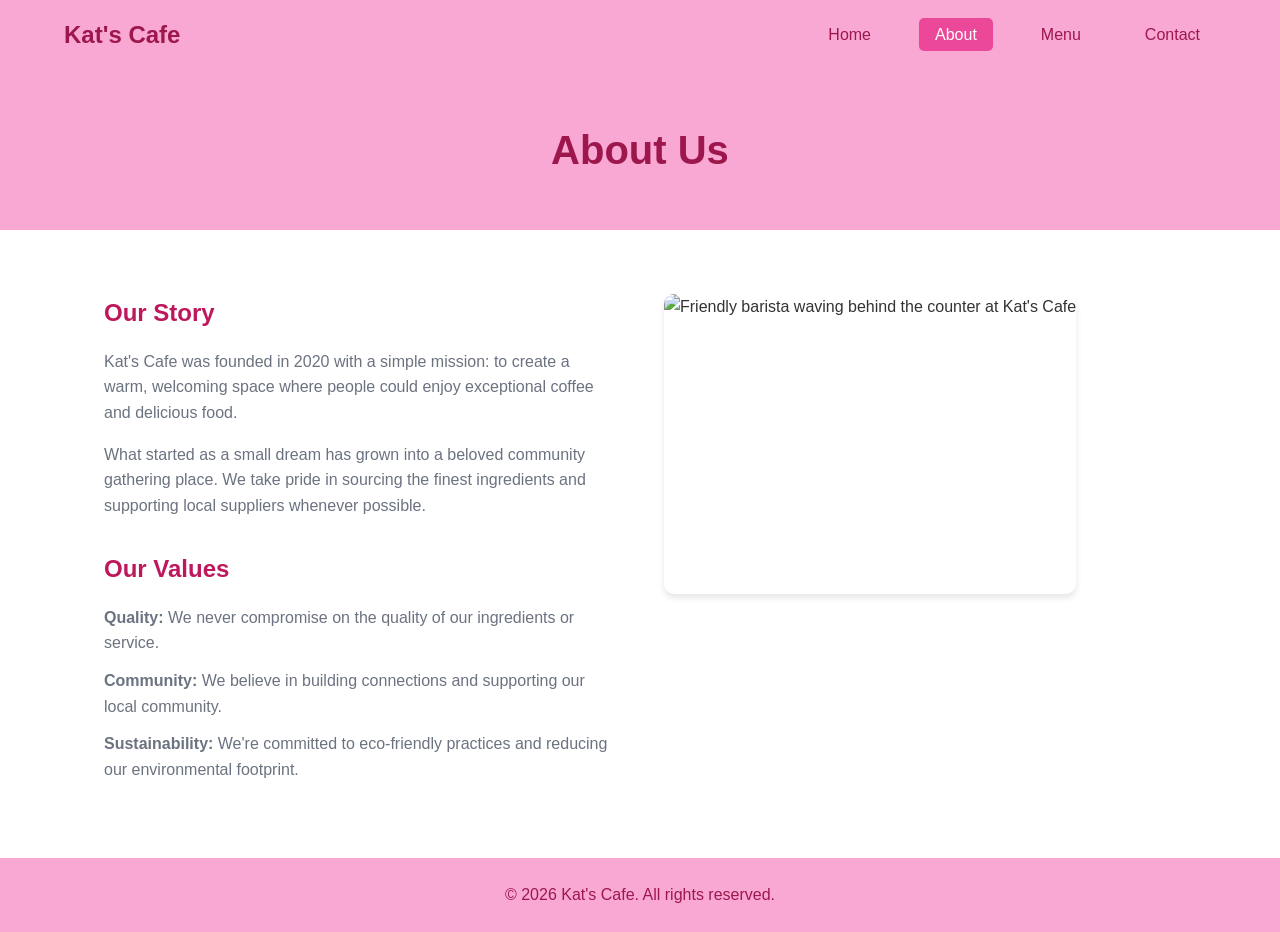
==== about.html @ fe5da7ca "Initial commit: Kat's Cafe website with AI-generated images Static HTML/CSS coffee shop website with" ====
<!DOCTYPE html>
<html lang="en">
<head>
    <meta charset="UTF-8">
    <meta name="viewport" content="width=device-width, initial-scale=1.0">
    <title>Kat's Cafe - About</title>
    <link rel="stylesheet" href="styles.css">
</head>
<body>
    <header>
        <nav class="navbar">
            <div class="logo">Kat's Cafe</div>
            <button class="nav-toggle" aria-label="Toggle navigation">
                <span class="hamburger"></span>
            </button>
            <ul class="nav-links">
                <li><a href="index.html">Home</a></li>
                <li><a href="about.html" class="active">About</a></li>
                <li><a href="menu.html">Menu</a></li>
                <li><a href="contact.html">Contact</a></li>
            </ul>
        </nav>
    </header>

    <main>
        <section class="page-header">
            <h1>About Us</h1>
        </section>

        <section class="about-content">
            <div class="about-text">
                <h2>Our Story</h2>
                <p>Kat's Cafe was founded in 2020 with a simple mission: to create a warm, welcoming space where people could enjoy exceptional coffee and delicious food.</p>
                <p>What started as a small dream has grown into a beloved community gathering place. We take pride in sourcing the finest ingredients and supporting local suppliers whenever possible.</p>

                <h2>Our Values</h2>
                <ul>
                    <li><strong>Quality:</strong> We never compromise on the quality of our ingredients or service.</li>
                    <li><strong>Community:</strong> We believe in building connections and supporting our local community.</li>
                    <li><strong>Sustainability:</strong> We're committed to eco-friendly practices and reducing our environmental footprint.</li>
                </ul>
            </div>

            <div class="about-image">
                <img src="public/images/about.jpg" alt="Friendly barista waving behind the counter at Kat's Cafe">
            </div>
        </section>
    </main>

    <footer>
        <p>&copy; 2026 Kat's Cafe. All rights reserved.</p>
    </footer>

    <script>
        document.querySelector('.nav-toggle').addEventListener('click', () => {
            document.querySelector('.nav-links').classList.toggle('active');
        });
    </script>
</body>
</html>
---- styles.css ----
/* Reset and Base Styles */
* {
    margin: 0;
    padding: 0;
    box-sizing: border-box;
}

body {
    font-family: -apple-system, BlinkMacSystemFont, 'Segoe UI', Roboto, Oxygen, Ubuntu, sans-serif;
    line-height: 1.6;
    color: #333;
    min-height: 100vh;
    display: flex;
    flex-direction: column;
}

/* Navigation */
.navbar {
    display: flex;
    justify-content: space-between;
    align-items: center;
    padding: 1rem 5%;
    background-color: #f9a8d4;
    position: sticky;
    top: 0;
    z-index: 1000;
}

.logo {
    font-size: 1.5rem;
    font-weight: bold;
    color: #9d174d;
}

.nav-links {
    display: flex;
    list-style: none;
    gap: 2rem;
}

.nav-links a {
    text-decoration: none;
    color: #9d174d;
    font-weight: 500;
    padding: 0.5rem 1rem;
    border-radius: 5px;
    transition: all 0.3s ease;
}

.nav-links a:hover,
.nav-links a.active {
    color: #ffffff;
    background-color: #ec4899;
    transform: translateY(-2px);
}

.nav-toggle {
    display: none;
    background: none;
    border: none;
    cursor: pointer;
    padding: 0.5rem;
}

.hamburger {
    display: block;
    width: 25px;
    height: 3px;
    background-color: #9d174d;
    position: relative;
    transition: background-color 0.3s;
}

.hamburger::before,
.hamburger::after {
    content: '';
    position: absolute;
    width: 25px;
    height: 3px;
    background-color: #9d174d;
    left: 0;
}

.hamburger::before {
    top: -8px;
}

.hamburger::after {
    top: 8px;
}

/* Main Content */
main {
    flex: 1;
}

/* Hero Section */
.hero {
    background: linear-gradient(rgba(0, 0, 0, 0.55), rgba(0, 0, 0, 0.55)),
                url('public/images/hero.jpg') center/cover no-repeat;
    color: #ffffff;
    text-align: center;
    padding: 8rem 5%;
    min-height: 500px;
    display: flex;
    flex-direction: column;
    align-items: center;
    justify-content: center;
}

.hero h1 {
    font-size: 3rem;
    margin-bottom: 1rem;
    text-shadow: 0 2px 4px rgba(0, 0, 0, 0.3);
}

.hero p {
    font-size: 1.25rem;
    margin-bottom: 2rem;
    max-width: 600px;
    margin-left: auto;
    margin-right: auto;
    text-shadow: 0 1px 3px rgba(0, 0, 0, 0.3);
}

/* Buttons */
.btn {
    display: inline-block;
    background-color: #ffffff;
    color: #be185d;
    padding: 0.75rem 2rem;
    text-decoration: none;
    border-radius: 5px;
    font-weight: 600;
    border: none;
    cursor: pointer;
    transition: background-color 0.3s ease;
}

.btn:hover {
    background-color: #f472b6;
}

/* Features Section */
.features {
    display: grid;
    grid-template-columns: repeat(auto-fit, minmax(280px, 1fr));
    gap: 2rem;
    padding: 4rem 5%;
    max-width: 1200px;
    margin: 0 auto;
}

.feature-card {
    background-color: #ffffff;
    padding: 2rem;
    border-radius: 10px;
    text-align: center;
    box-shadow: 0 4px 6px rgba(0, 0, 0, 0.1);
}

.feature-card h3 {
    color: #be185d;
    margin-bottom: 1rem;
}

.feature-card p {
    color: #6b7280;
}

/* Gallery Section */
.gallery {
    padding: 4rem 5%;
    max-width: 1200px;
    margin: 0 auto;
}

.gallery h2 {
    text-align: center;
    color: #be185d;
    margin-bottom: 2rem;
    font-size: 2rem;
}

.gallery-banner {
    width: 100%;
    border-radius: 10px;
    overflow: hidden;
    margin-bottom: 2rem;
    box-shadow: 0 4px 6px rgba(0, 0, 0, 0.1);
}

.gallery-banner img {
    width: 100%;
    height: 300px;
    object-fit: cover;
    display: block;
}

.gallery-grid {
    display: grid;
    grid-template-columns: repeat(auto-fit, minmax(280px, 1fr));
    gap: 1.5rem;
}

.gallery-item {
    position: relative;
    border-radius: 10px;
    overflow: hidden;
    box-shadow: 0 4px 6px rgba(0, 0, 0, 0.1);
    transition: transform 0.3s ease, box-shadow 0.3s ease;
}

.gallery-item:hover {
    transform: translateY(-5px);
    box-shadow: 0 8px 15px rgba(0, 0, 0, 0.15);
}

.gallery-item img {
    width: 100%;
    height: 250px;
    object-fit: cover;
    display: block;
}

.gallery-item p {
    position: absolute;
    bottom: 0;
    left: 0;
    right: 0;
    background: linear-gradient(transparent, rgba(157, 23, 77, 0.85));
    color: #ffffff;
    padding: 2rem 1rem 1rem;
    margin: 0;
    font-weight: 600;
    text-align: center;
}

/* About Preview Section */
.about-preview {
    background-color: #fce7f3;
    padding: 4rem 5%;
}

.about-preview-content {
    max-width: 800px;
    margin: 0 auto;
    text-align: center;
}

.about-preview-content h2 {
    color: #be185d;
    margin-bottom: 1.5rem;
    font-size: 2rem;
}

.about-preview-content p {
    color: #6b7280;
    margin-bottom: 1rem;
    line-height: 1.8;
}

.about-preview-content .btn {
    margin-top: 1.5rem;
}

/* Hours and Location Section */
.hours-location {
    display: grid;
    grid-template-columns: repeat(auto-fit, minmax(300px, 1fr));
    gap: 2rem;
    padding: 4rem 5%;
    max-width: 1200px;
    margin: 0 auto;
}

.hours-card,
.location-card {
    background-color: #ffffff;
    padding: 2rem;
    border-radius: 10px;
    box-shadow: 0 4px 6px rgba(0, 0, 0, 0.1);
}

.hours-card h2,
.location-card h2 {
    color: #be185d;
    margin-bottom: 1.5rem;
}

.hours-list {
    display: flex;
    flex-direction: column;
    gap: 1rem;
}

.hours-row {
    display: flex;
    justify-content: space-between;
    padding-bottom: 0.75rem;
    border-bottom: 1px solid #fce7f3;
}

.hours-row:last-child {
    border-bottom: none;
}

.day {
    color: #6b7280;
    font-weight: 500;
}

.time {
    color: #be185d;
    font-weight: 600;
}

.location-card p {
    color: #6b7280;
    margin-bottom: 1rem;
    line-height: 1.6;
}

.location-card .btn {
    margin-top: 0.5rem;
}

/* Page Header */
.page-header {
    background-color: #f9a8d4;
    color: #9d174d;
    text-align: center;
    padding: 3rem 5%;
}

.page-header h1 {
    font-size: 2.5rem;
}

/* About Page */
.about-content {
    display: grid;
    grid-template-columns: 1fr 1fr;
    gap: 3rem;
    padding: 4rem 5%;
    max-width: 1200px;
    margin: 0 auto;
}

.about-text h2 {
    color: #be185d;
    margin-bottom: 1rem;
    margin-top: 2rem;
}

.about-text h2:first-child {
    margin-top: 0;
}

.about-text p {
    margin-bottom: 1rem;
    color: #6b7280;
}

.about-text ul {
    list-style: none;
    padding-left: 0;
}

.about-text li {
    margin-bottom: 0.75rem;
    color: #6b7280;
}

.about-image img {
    width: 100%;
    height: 100%;
    min-height: 300px;
    object-fit: cover;
    border-radius: 10px;
    box-shadow: 0 4px 6px rgba(0, 0, 0, 0.1);
}

/* Menu Page */
.menu-section {
    padding: 3rem 5%;
    max-width: 1200px;
    margin: 0 auto;
}

.menu-section h2 {
    color: #be185d;
    margin-bottom: 2rem;
    padding-bottom: 0.5rem;
    border-bottom: 2px solid #f9a8d4;
}

.menu-grid {
    display: grid;
    grid-template-columns: repeat(auto-fit, minmax(280px, 1fr));
    gap: 1.5rem;
}

.menu-item {
    background-color: #ffffff;
    padding: 1.5rem;
    border-radius: 10px;
    box-shadow: 0 2px 4px rgba(0, 0, 0, 0.1);
}

.menu-item h3 {
    color: #be185d;
    margin-bottom: 0.5rem;
}

.menu-item p {
    color: #6b7280;
    margin-bottom: 0.5rem;
}

.price {
    color: #ec4899;
    font-weight: 700;
    font-size: 1.1rem;
}

/* Contact Page */
.contact-content {
    display: grid;
    grid-template-columns: 1fr 1fr;
    gap: 3rem;
    padding: 4rem 5%;
    max-width: 1200px;
    margin: 0 auto;
}

.contact-info h2,
.contact-form h2 {
    color: #be185d;
    margin-bottom: 2rem;
}

.info-item {
    margin-bottom: 1.5rem;
}

.info-item h3 {
    color: #ec4899;
    margin-bottom: 0.25rem;
}

.info-item p {
    color: #6b7280;
}

/* Forms */
.form-group {
    margin-bottom: 1.5rem;
}

.form-group label {
    display: block;
    margin-bottom: 0.5rem;
    color: #be185d;
    font-weight: 500;
}

.form-group input,
.form-group textarea {
    width: 100%;
    padding: 0.75rem;
    border: 1px solid #fce7f3;
    border-radius: 5px;
    font-size: 1rem;
    font-family: inherit;
}

.form-group input:focus,
.form-group textarea:focus {
    outline: none;
    border-color: #ec4899;
}

/* Footer */
footer {
    background-color: #f9a8d4;
    color: #9d174d;
    text-align: center;
    padding: 1.5rem 5%;
    margin-top: auto;
}

/* Mobile Responsive */
@media (max-width: 768px) {
    .nav-toggle {
        display: block;
    }

    .nav-links {
        position: absolute;
        top: 100%;
        left: 0;
        right: 0;
        background-color: #f9a8d4;
        flex-direction: column;
        align-items: center;
        padding: 1rem 0;
        gap: 1rem;
        display: none;
    }

    .nav-links.active {
        display: flex;
    }

    .hero h1 {
        font-size: 2rem;
    }

    .hero p {
        font-size: 1rem;
    }

    .about-content,
    .contact-content {
        grid-template-columns: 1fr;
    }

    .about-image {
        order: -1;
    }

    .page-header h1 {
        font-size: 2rem;
    }
}

@media (max-width: 480px) {
    .navbar {
        padding: 1rem;
    }

    .hero {
        padding: 4rem 1rem;
    }

    .features,
    .menu-section,
    .about-content,
    .contact-content {
        padding: 2rem 1rem;
    }

    .hero h1 {
        font-size: 1.75rem;
    }

    .feature-card,
    .menu-item {
        padding: 1.5rem;
    }
}
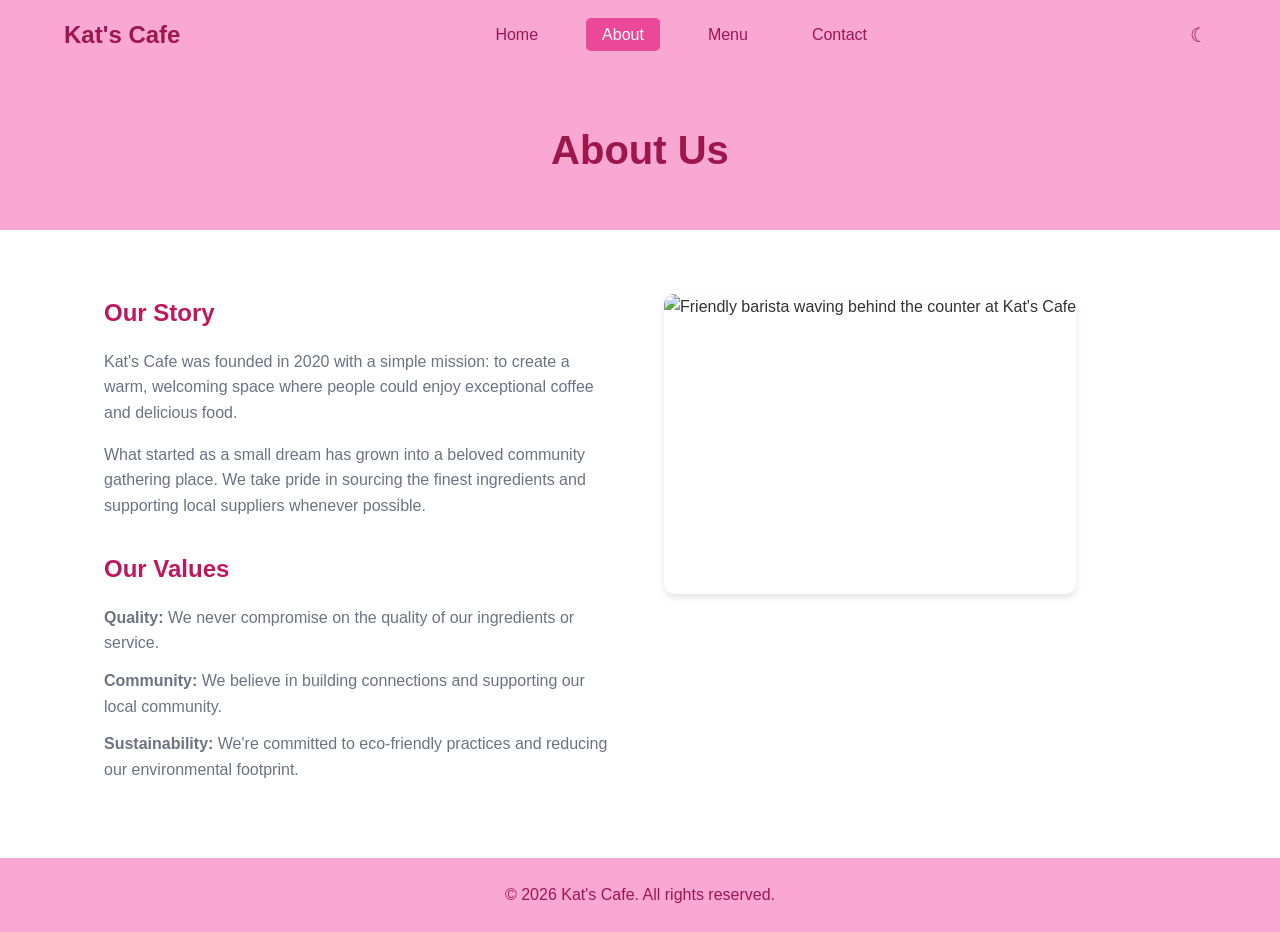
==== commit d7f9999e: "Add dark mode toggle button to navbar on all pages Wrap nav-toggle and new dark-toggle in a nav-cont" ====
--- a/about.html
+++ b/about.html
@@ -10,15 +10,18 @@
     <header>
         <nav class="navbar">
             <div class="logo">Kat's Cafe</div>
-            <button class="nav-toggle" aria-label="Toggle navigation">
-                <span class="hamburger"></span>
-            </button>
             <ul class="nav-links">
                 <li><a href="index.html">Home</a></li>
                 <li><a href="about.html" class="active">About</a></li>
                 <li><a href="menu.html">Menu</a></li>
                 <li><a href="contact.html">Contact</a></li>
             </ul>
+            <div class="nav-controls">
+                <button class="dark-toggle" aria-label="Toggle dark mode">☾</button>
+                <button class="nav-toggle" aria-label="Toggle navigation">
+                    <span class="hamburger"></span>
+                </button>
+            </div>
         </nav>
     </header>
 
--- a/styles.css
+++ b/styles.css
@@ -5,10 +5,47 @@
     box-sizing: border-box;
 }
 
+:root {
+    --color-bg: #ffffff;
+    --color-surface: #ffffff;
+    --color-bg-tinted: #fce7f3;
+    --color-nav-bg: #f9a8d4;
+    --color-text: #333;
+    --color-text-muted: #6b7280;
+    --color-text-on-dark: #ffffff;
+    --color-primary: #be185d;
+    --color-primary-dark: #9d174d;
+    --color-primary-light: #ec4899;
+    --color-primary-btn-hover: #f472b6;
+    --color-hero-overlay: rgba(0, 0, 0, 0.55);
+    --color-shadow: rgba(0, 0, 0, 0.1);
+    --color-shadow-hover: rgba(0, 0, 0, 0.15);
+    --color-gallery-overlay: rgba(157, 23, 77, 0.85);
+}
+
+[data-theme="dark"] {
+    --color-bg: #18181b;
+    --color-surface: #27272a;
+    --color-bg-tinted: #2d1b26;
+    --color-nav-bg: #3b0f35;
+    --color-text: #f4f4f5;
+    --color-text-muted: #a1a1aa;
+    --color-text-on-dark: #ffffff;
+    --color-primary: #f9a8d4;
+    --color-primary-dark: #fce7f3;
+    --color-primary-light: #f472b6;
+    --color-primary-btn-hover: #be185d;
+    --color-hero-overlay: rgba(0, 0, 0, 0.65);
+    --color-shadow: rgba(0, 0, 0, 0.3);
+    --color-shadow-hover: rgba(0, 0, 0, 0.5);
+    --color-gallery-overlay: rgba(30, 0, 20, 0.9);
+}
+
 body {
     font-family: -apple-system, BlinkMacSystemFont, 'Segoe UI', Roboto, Oxygen, Ubuntu, sans-serif;
     line-height: 1.6;
-    color: #333;
+    color: var(--color-text);
+    background-color: var(--color-bg);
     min-height: 100vh;
     display: flex;
     flex-direction: column;
@@ -20,7 +57,7 @@
     justify-content: space-between;
     align-items: center;
     padding: 1rem 5%;
-    background-color: #f9a8d4;
+    background-color: var(--color-nav-bg);
     position: sticky;
     top: 0;
     z-index: 1000;
@@ -29,7 +66,7 @@
 .logo {
     font-size: 1.5rem;
     font-weight: bold;
-    color: #9d174d;
+    color: var(--color-primary-dark);
 }
 
 .nav-links {
@@ -40,7 +77,7 @@
 
 .nav-links a {
     text-decoration: none;
-    color: #9d174d;
+    color: var(--color-primary-dark);
     font-weight: 500;
     padding: 0.5rem 1rem;
     border-radius: 5px;
@@ -49,8 +86,8 @@
 
 .nav-links a:hover,
 .nav-links a.active {
-    color: #ffffff;
-    background-color: #ec4899;
+    color: var(--color-text-on-dark);
+    background-color: var(--color-primary-light);
     transform: translateY(-2px);
 }
 
@@ -66,7 +103,7 @@
     display: block;
     width: 25px;
     height: 3px;
-    background-color: #9d174d;
+    background-color: var(--color-primary-dark);
     position: relative;
     transition: background-color 0.3s;
 }
@@ -77,7 +114,7 @@
     position: absolute;
     width: 25px;
     height: 3px;
-    background-color: #9d174d;
+    background-color: var(--color-primary-dark);
     left: 0;
 }
 
@@ -87,6 +124,30 @@
 
 .hamburger::after {
     top: 8px;
+}
+
+/* Nav Controls (dark toggle + hamburger wrapper) */
+.nav-controls {
+    display: flex;
+    align-items: center;
+    gap: 0.25rem;
+}
+
+.dark-toggle {
+    background: none;
+    border: none;
+    cursor: pointer;
+    font-size: 1.25rem;
+    padding: 0.5rem;
+    color: var(--color-primary-dark);
+    border-radius: 5px;
+    transition: background-color 0.3s ease, color 0.3s ease;
+    line-height: 1;
+}
+
+.dark-toggle:hover {
+    background-color: var(--color-primary-light);
+    color: var(--color-text-on-dark);
 }
 
 /* Main Content */
@@ -96,9 +157,9 @@
 
 /* Hero Section */
 .hero {
-    background: linear-gradient(rgba(0, 0, 0, 0.55), rgba(0, 0, 0, 0.55)),
+    background: linear-gradient(var(--color-hero-overlay), var(--color-hero-overlay)),
                 url('public/images/hero.jpg') center/cover no-repeat;
-    color: #ffffff;
+    color: var(--color-text-on-dark);
     text-align: center;
     padding: 8rem 5%;
     min-height: 500px;
@@ -126,8 +187,8 @@
 /* Buttons */
 .btn {
     display: inline-block;
-    background-color: #ffffff;
-    color: #be185d;
+    background-color: var(--color-surface);
+    color: var(--color-primary);
     padding: 0.75rem 2rem;
     text-decoration: none;
     border-radius: 5px;
@@ -138,7 +199,7 @@
 }
 
 .btn:hover {
-    background-color: #f472b6;
+    background-color: var(--color-primary-btn-hover);
 }
 
 /* Features Section */
@@ -152,20 +213,20 @@
 }
 
 .feature-card {
-    background-color: #ffffff;
+    background-color: var(--color-surface);
     padding: 2rem;
     border-radius: 10px;
     text-align: center;
-    box-shadow: 0 4px 6px rgba(0, 0, 0, 0.1);
+    box-shadow: 0 4px 6px var(--color-shadow);
 }
 
 .feature-card h3 {
-    color: #be185d;
+    color: var(--color-primary);
     margin-bottom: 1rem;
 }
 
 .feature-card p {
-    color: #6b7280;
+    color: var(--color-text-muted);
 }
 
 /* Gallery Section */
@@ -177,7 +238,7 @@
 
 .gallery h2 {
     text-align: center;
-    color: #be185d;
+    color: var(--color-primary);
     margin-bottom: 2rem;
     font-size: 2rem;
 }
@@ -187,7 +248,7 @@
     border-radius: 10px;
     overflow: hidden;
     margin-bottom: 2rem;
-    box-shadow: 0 4px 6px rgba(0, 0, 0, 0.1);
+    box-shadow: 0 4px 6px var(--color-shadow);
 }
 
 .gallery-banner img {
@@ -207,13 +268,13 @@
     position: relative;
     border-radius: 10px;
     overflow: hidden;
-    box-shadow: 0 4px 6px rgba(0, 0, 0, 0.1);
+    box-shadow: 0 4px 6px var(--color-shadow);
     transition: transform 0.3s ease, box-shadow 0.3s ease;
 }
 
 .gallery-item:hover {
     transform: translateY(-5px);
-    box-shadow: 0 8px 15px rgba(0, 0, 0, 0.15);
+    box-shadow: 0 8px 15px var(--color-shadow-hover);
 }
 
 .gallery-item img {
@@ -228,8 +289,8 @@
     bottom: 0;
     left: 0;
     right: 0;
-    background: linear-gradient(transparent, rgba(157, 23, 77, 0.85));
-    color: #ffffff;
+    background: linear-gradient(transparent, var(--color-gallery-overlay));
+    color: var(--color-text-on-dark);
     padding: 2rem 1rem 1rem;
     margin: 0;
     font-weight: 600;
@@ -238,7 +299,7 @@
 
 /* About Preview Section */
 .about-preview {
-    background-color: #fce7f3;
+    background-color: var(--color-bg-tinted);
     padding: 4rem 5%;
 }
 
@@ -249,13 +310,13 @@
 }
 
 .about-preview-content h2 {
-    color: #be185d;
+    color: var(--color-primary);
     margin-bottom: 1.5rem;
     font-size: 2rem;
 }
 
 .about-preview-content p {
-    color: #6b7280;
+    color: var(--color-text-muted);
     margin-bottom: 1rem;
     line-height: 1.8;
 }
@@ -276,15 +337,15 @@
 
 .hours-card,
 .location-card {
-    background-color: #ffffff;
+    background-color: var(--color-surface);
     padding: 2rem;
     border-radius: 10px;
-    box-shadow: 0 4px 6px rgba(0, 0, 0, 0.1);
+    box-shadow: 0 4px 6px var(--color-shadow);
 }
 
 .hours-card h2,
 .location-card h2 {
-    color: #be185d;
+    color: var(--color-primary);
     margin-bottom: 1.5rem;
 }
 
@@ -298,7 +359,7 @@
     display: flex;
     justify-content: space-between;
     padding-bottom: 0.75rem;
-    border-bottom: 1px solid #fce7f3;
+    border-bottom: 1px solid var(--color-bg-tinted);
 }
 
 .hours-row:last-child {
@@ -306,17 +367,17 @@
 }
 
 .day {
-    color: #6b7280;
+    color: var(--color-text-muted);
     font-weight: 500;
 }
 
 .time {
-    color: #be185d;
+    color: var(--color-primary);
     font-weight: 600;
 }
 
 .location-card p {
-    color: #6b7280;
+    color: var(--color-text-muted);
     margin-bottom: 1rem;
     line-height: 1.6;
 }
@@ -327,8 +388,8 @@
 
 /* Page Header */
 .page-header {
-    background-color: #f9a8d4;
-    color: #9d174d;
+    background-color: var(--color-nav-bg);
+    color: var(--color-primary-dark);
     text-align: center;
     padding: 3rem 5%;
 }
@@ -348,7 +409,7 @@
 }
 
 .about-text h2 {
-    color: #be185d;
+    color: var(--color-primary);
     margin-bottom: 1rem;
     margin-top: 2rem;
 }
@@ -359,7 +420,7 @@
 
 .about-text p {
     margin-bottom: 1rem;
-    color: #6b7280;
+    color: var(--color-text-muted);
 }
 
 .about-text ul {
@@ -369,7 +430,7 @@
 
 .about-text li {
     margin-bottom: 0.75rem;
-    color: #6b7280;
+    color: var(--color-text-muted);
 }
 
 .about-image img {
@@ -378,7 +439,7 @@
     min-height: 300px;
     object-fit: cover;
     border-radius: 10px;
-    box-shadow: 0 4px 6px rgba(0, 0, 0, 0.1);
+    box-shadow: 0 4px 6px var(--color-shadow);
 }
 
 /* Menu Page */
@@ -389,10 +450,10 @@
 }
 
 .menu-section h2 {
-    color: #be185d;
+    color: var(--color-primary);
     margin-bottom: 2rem;
     padding-bottom: 0.5rem;
-    border-bottom: 2px solid #f9a8d4;
+    border-bottom: 2px solid var(--color-nav-bg);
 }
 
 .menu-grid {
@@ -402,24 +463,24 @@
 }
 
 .menu-item {
-    background-color: #ffffff;
+    background-color: var(--color-surface);
     padding: 1.5rem;
     border-radius: 10px;
-    box-shadow: 0 2px 4px rgba(0, 0, 0, 0.1);
+    box-shadow: 0 2px 4px var(--color-shadow);
 }
 
 .menu-item h3 {
-    color: #be185d;
+    color: var(--color-primary);
     margin-bottom: 0.5rem;
 }
 
 .menu-item p {
-    color: #6b7280;
+    color: var(--color-text-muted);
     margin-bottom: 0.5rem;
 }
 
 .price {
-    color: #ec4899;
+    color: var(--color-primary-light);
     font-weight: 700;
     font-size: 1.1rem;
 }
@@ -436,7 +497,7 @@
 
 .contact-info h2,
 .contact-form h2 {
-    color: #be185d;
+    color: var(--color-primary);
     margin-bottom: 2rem;
 }
 
@@ -445,12 +506,12 @@
 }
 
 .info-item h3 {
-    color: #ec4899;
+    color: var(--color-primary-light);
     margin-bottom: 0.25rem;
 }
 
 .info-item p {
-    color: #6b7280;
+    color: var(--color-text-muted);
 }
 
 /* Forms */
@@ -461,7 +522,7 @@
 .form-group label {
     display: block;
     margin-bottom: 0.5rem;
-    color: #be185d;
+    color: var(--color-primary);
     font-weight: 500;
 }
 
@@ -469,7 +530,7 @@
 .form-group textarea {
     width: 100%;
     padding: 0.75rem;
-    border: 1px solid #fce7f3;
+    border: 1px solid var(--color-bg-tinted);
     border-radius: 5px;
     font-size: 1rem;
     font-family: inherit;
@@ -478,13 +539,13 @@
 .form-group input:focus,
 .form-group textarea:focus {
     outline: none;
-    border-color: #ec4899;
+    border-color: var(--color-primary-light);
 }
 
 /* Footer */
 footer {
-    background-color: #f9a8d4;
-    color: #9d174d;
+    background-color: var(--color-nav-bg);
+    color: var(--color-primary-dark);
     text-align: center;
     padding: 1.5rem 5%;
     margin-top: auto;
@@ -501,7 +562,7 @@
         top: 100%;
         left: 0;
         right: 0;
-        background-color: #f9a8d4;
+        background-color: var(--color-nav-bg);
         flex-direction: column;
         align-items: center;
         padding: 1rem 0;
